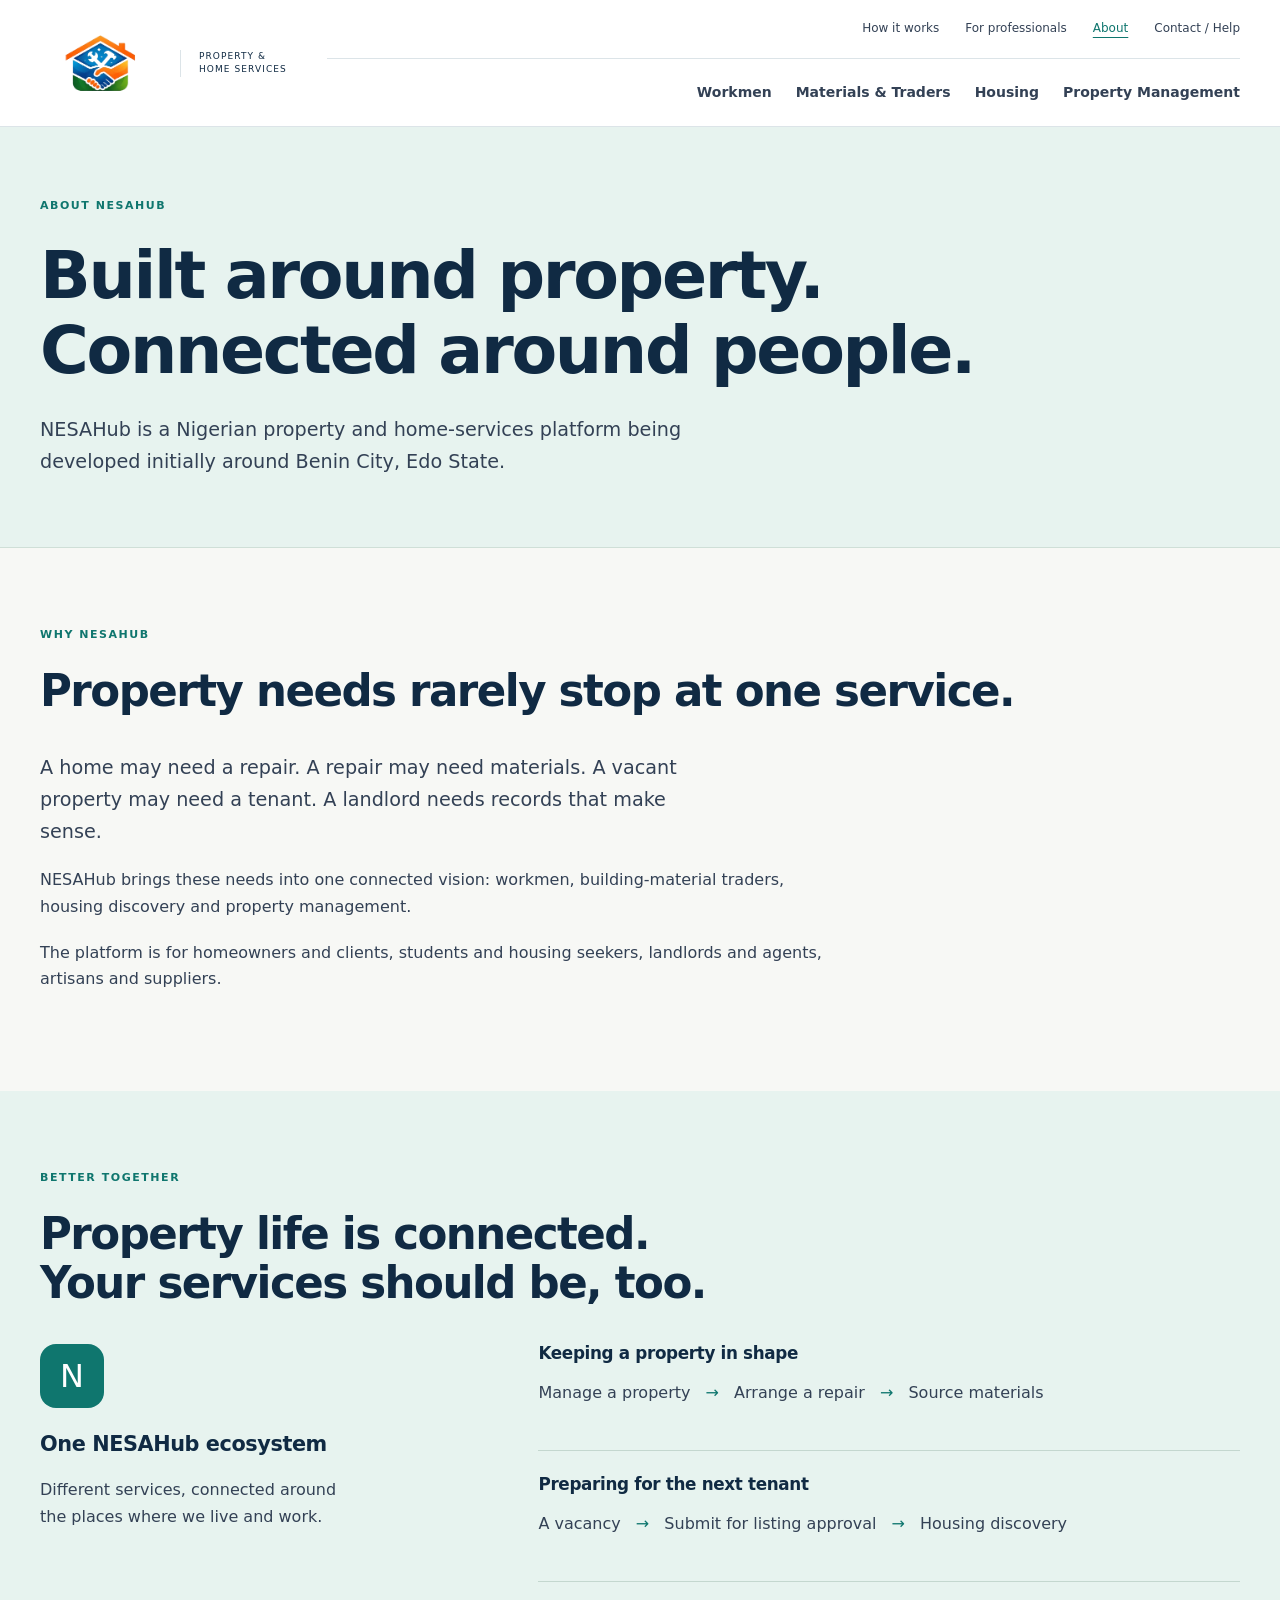
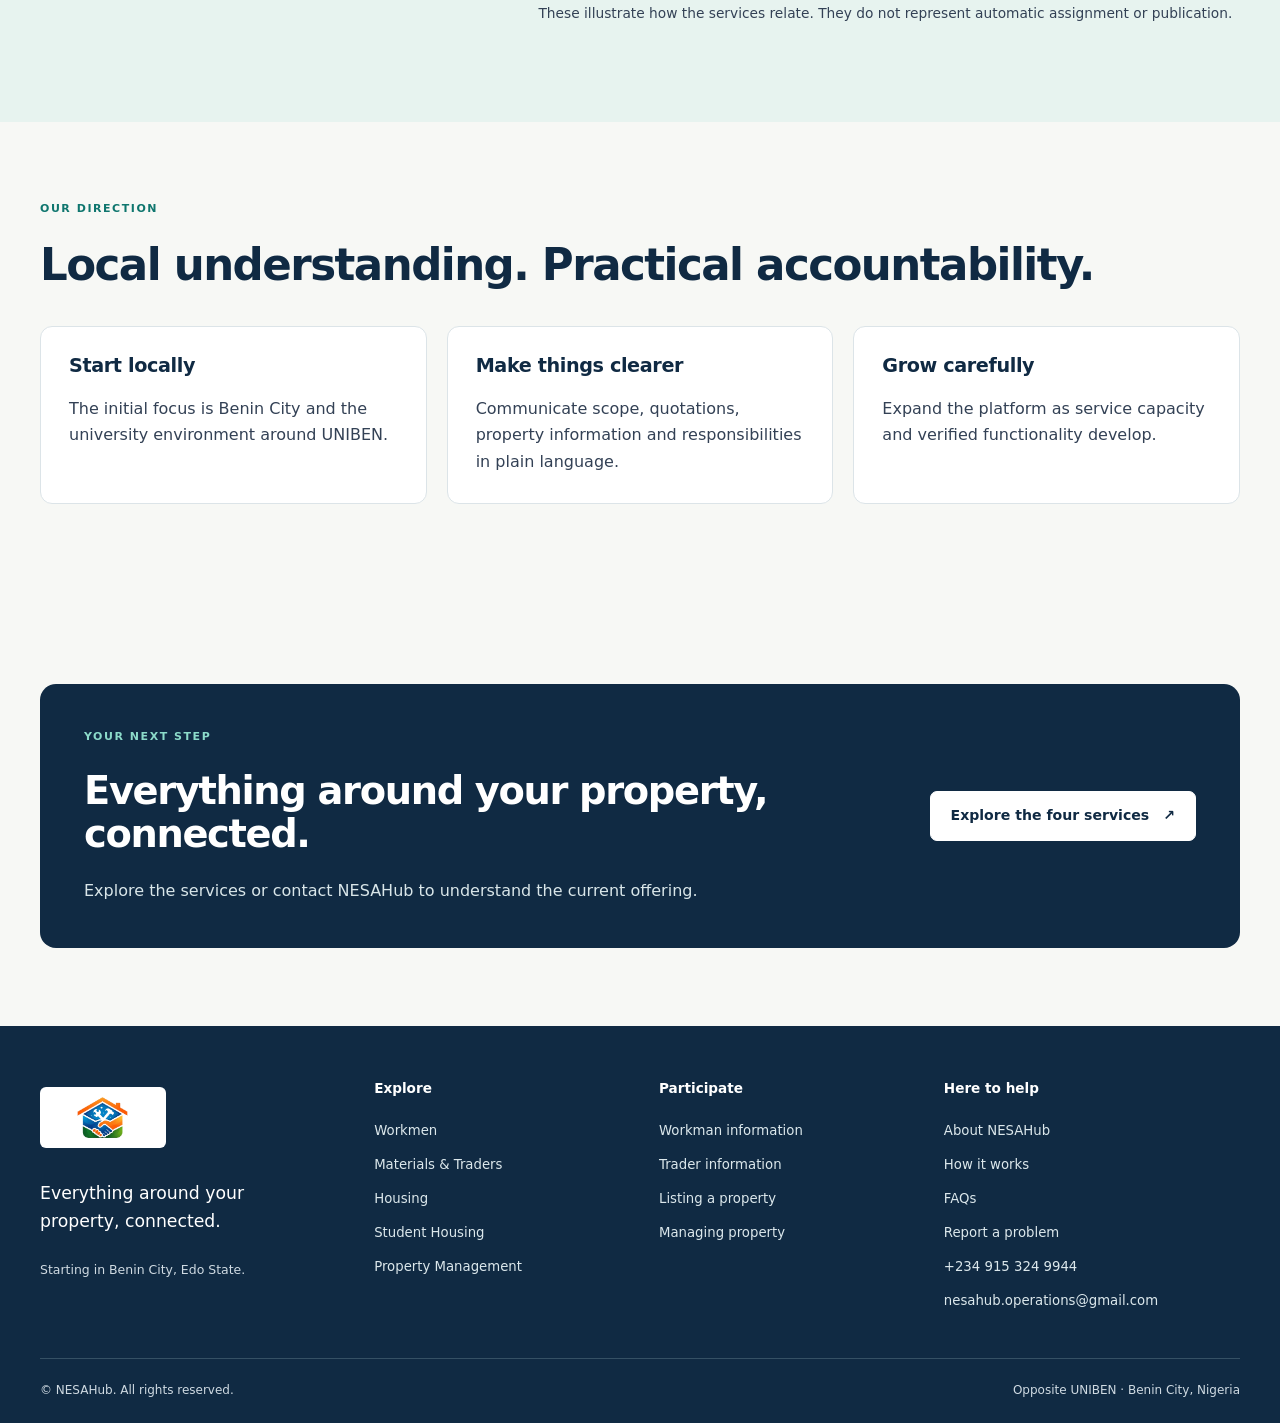
==== about.html @ c8bc69c0 "Publish approved four-pillar NESAHub website redesign" ====
<!doctype html>
<html lang="en">
<head>
<meta charset="UTF-8">
<meta name="viewport" content="width=device-width, initial-scale=1">
<title>About NESAHub | Property &amp; home services</title>
<meta name="description" content="Meet NESAHub’s connected property and home-services vision, starting with Benin City, Edo State.">
<meta name="theme-color" content="#102A43">
<meta property="og:type" content="website">
<meta property="og:title" content="About NESAHub | Property &amp; home services">
<meta property="og:description" content="Meet NESAHub’s connected property and home-services vision, starting with Benin City, Edo State.">
<meta property="og:site_name" content="NESAHub">
<meta name="twitter:card" content="summary">
<link rel="stylesheet" href="assets/site.css">
<script src="assets/site.js" defer></script>
</head>
<body id="top">
<a class="skip-link" href="#main">Skip to content</a>
<header class="site-header"><div class="container masthead">
<a class="brand" href="index.html" aria-label="NESAHub home"><img src="nesahub-logo.png" alt="NESAHub" width="144" height="64"><span class="brand-note">PROPERTY &amp;<br> HOME SERVICES</span></a>
<button class="menu-toggle" type="button" aria-expanded="false" aria-controls="site-navigation" hidden>Menu <span aria-hidden="true">☰</span></button>
<nav id="site-navigation" aria-label="Main navigation"><div class="utility-links"><a href="how-it-works.html">How it works</a><a href="professionals.html">For professionals</a><a href="about.html" aria-current="page">About</a><a href="contact.html">Contact / Help</a></div>
<div class="service-links"><a href="workmen.html">Workmen</a><a href="materials.html">Materials &amp; Traders</a><a href="housing.html">Housing</a><a href="property-management.html">Property Management</a></div></nav></div></header>
<main id="main" tabindex="-1"><section class="page-hero"><div class="container"><p class="eyebrow">ABOUT NESAHub</p><h1>Built around property.<br> Connected around people.</h1><p class="lead">NESAHub is a Nigerian property and home-services platform being developed initially around Benin City, Edo State.</p></div></section><section class="section "><div class="container"><div class="section-heading"><p class="eyebrow">WHY NESAHub</p><h2>Property needs rarely stop at one service.</h2></div><div class="prose"><p class="lead">A home may need a repair. A repair may need materials. A vacant property may need a tenant. A landlord needs records that make sense.</p><p>NESAHub brings these needs into one connected vision: workmen, building-material traders, housing discovery and property management.</p><p>The platform is for homeowners and clients, students and housing seekers, landlords and agents, artisans and suppliers.</p></div></div></section><section class="section soft-section"><div class="container"><div class="section-heading"><p class="eyebrow">BETTER TOGETHER</p><h2>Property life is connected.<br> Your services should be, too.</h2></div><div class="ecosystem"><div class="ecosystem-intro"><span class="symbol" aria-hidden="true">N</span><h3>One NESAHub ecosystem</h3><p>Different services, connected around the places where we live and work.</p></div><div class="journey-lines"><div><h3>Keeping a property in shape</h3><p>Manage a property <span aria-hidden="true">→</span> Arrange a repair <span aria-hidden="true">→</span> Source materials</p></div><div><h3>Preparing for the next tenant</h3><p>A vacancy <span aria-hidden="true">→</span> Submit for listing approval <span aria-hidden="true">→</span> Housing discovery</p></div><p class="small">These illustrate how the services relate. They do not represent automatic assignment or publication.</p></div></div></div></section><section class="section "><div class="container"><div class="section-heading"><p class="eyebrow">OUR DIRECTION</p><h2>Local understanding. Practical accountability.</h2></div><div class="card-grid three"><article class="card"><h3>Start locally</h3><p>The initial focus is Benin City and the university environment around UNIBEN.</p></article><article class="card"><h3>Make things clearer</h3><p>Communicate scope, quotations, property information and responsibilities in plain language.</p></article><article class="card"><h3>Grow carefully</h3><p>Expand the platform as service capacity and verified functionality develop.</p></article></div></div></section><section class="section"><div class="container"><div class="cta-panel"><div><p class="eyebrow">YOUR NEXT STEP</p><h2>Everything around your property, connected.</h2><p>Explore the services or contact NESAHub to understand the current offering.</p></div><a class="button button-light" href="index.html#services">Explore the four services<span aria-hidden="true"> ↗</span></a></div></div></section></main>
<footer class="site-footer"><div class="container footer-grid"><div class="footer-brand"><a href="index.html"><img src="nesahub-logo.png" alt="NESAHub home" width="144" height="64" loading="lazy"></a><p>Everything around your<br> property, connected.</p><span>Starting in Benin City, Edo State.</span></div>
<div><h2>Explore</h2><a href="workmen.html">Workmen</a><a href="materials.html">Materials &amp; Traders</a><a href="housing.html">Housing</a><a href="student-housing.html">Student Housing</a><a href="property-management.html">Property Management</a></div>
<div><h2>Participate</h2><a href="professionals.html#workmen">Workman information</a><a href="professionals.html#traders">Trader information</a><a href="professionals.html#property-owners">Listing a property</a><a href="professionals.html#property-managers">Managing property</a></div>
<div><h2>Here to help</h2><a href="about.html">About NESAHub</a><a href="how-it-works.html">How it works</a><a href="contact.html#faqs">FAQs</a><a href="contact.html#support">Report a problem</a><a href="tel:+2349153249944">+234 915 324 9944</a><a href="mailto:nesahub.operations@gmail.com">nesahub.operations@gmail.com</a></div></div>
<div class="container footer-bottom"><p>© NESAHub. All rights reserved.</p><p>Opposite UNIBEN · Benin City, Nigeria</p></div></footer>
</body>
</html>
---- assets/site.css ----
:root{--navy:#102a43;--teal:#0f766e;--paper:#f7f8f5;--ink:#334155;--line:#dce4e8;--soft:#e7f3ef;--white:#fff}*{box-sizing:border-box}html{scroll-padding-top:24px}body{margin:0;color:var(--ink);background:var(--paper);font-family:ui-sans-serif,system-ui,-apple-system,"Segoe UI",sans-serif;font-size:16px;line-height:1.65}a{color:var(--teal);text-underline-offset:5px}a:hover{text-decoration-thickness:2px}button,input,textarea{font:inherit}button,a,input,textarea,summary{-webkit-tap-highlight-color:transparent}:focus-visible{outline:3px solid #a44b06;outline-offset:5px}h1,h2,h3,p{margin-top:0}h1,h2,h3{color:var(--navy);line-height:1.13;letter-spacing:-.035em}h1{font-size:clamp(2.6rem,5.2vw,4.65rem);font-weight:650;margin-bottom:26px}h2{font-size:clamp(2rem,3.4vw,3rem);font-weight:600;margin-bottom:22px}h3{font-size:1.3rem;font-weight:650;letter-spacing:-.02em}p{margin-bottom:20px}em{font-style:normal;color:var(--teal)}img,svg{max-width:100%}img{height:auto}button{cursor:pointer}address{font-style:normal}a,button{touch-action:manipulation}.container{width:min(1240px,100% - 80px);margin-inline:auto}.skip-link{position:absolute;top:8px;left:12px;transform:translateY(-160%);background:var(--navy);color:white;padding:12px;z-index:100}.skip-link:focus{transform:translateY(0)}.site-header{background:white;border-bottom:1px solid var(--line)}.masthead{display:flex;align-items:center;gap:40px;min-height:126px}.brand{display:flex;gap:18px;align-items:center;text-decoration:none;color:var(--navy);flex-shrink:0}.brand img{width:122px;height:64px;object-fit:contain}.brand-note{font-size:9px;letter-spacing:.12em;line-height:1.5;border-left:1px solid var(--line);padding-left:18px}.masthead nav{margin-left:auto;flex:1}.utility-links,.service-links{display:flex;justify-content:flex-end;gap:26px;align-items:center}.utility-links{padding:14px 0;border-bottom:1px solid var(--line);font-size:12px}.service-links{padding:17px 0;font-size:14px;font-weight:650;gap:24px}.masthead nav a{text-decoration:none;color:var(--ink);padding:5px 0}.masthead nav a:hover,.masthead nav a[aria-current=page]{color:var(--teal);text-decoration:underline}.menu-toggle{border:1px solid var(--line);border-radius:8px;background:white;color:var(--navy);padding:10px 14px;min-height:44px}.menu-toggle[hidden]{display:none}.eyebrow{font-size:11px;font-weight:750;letter-spacing:.14em;text-transform:uppercase;color:var(--teal);margin-bottom:22px;line-height:1.7}.location-dot{display:inline-block;width:7px;height:7px;background:var(--teal);border-radius:50%;margin-right:8px}.lead{font-size:clamp(1.05rem,1.5vw,1.22rem);line-height:1.65;max-width:690px}.small{font-size:.86rem;line-height:1.6}.home-hero{padding:76px 0 58px;background:linear-gradient(110deg,#f7f8f5 65%,#edf3ec)}.hero-grid{display:grid;grid-template-columns:1.5fr 1fr;gap:48px;align-items:center}.hero-actions{display:flex;gap:10px;flex-wrap:wrap;margin:28px 0 20px}.button{display:inline-flex;align-items:center;justify-content:center;gap:14px;padding:14px 20px;min-height:48px;border:1px solid var(--teal);border-radius:7px;background:var(--teal);color:white;text-decoration:none;font-size:.88rem;font-weight:650;line-height:1.4}.button:hover{background:#095d56;color:white}.button-outline{background:transparent;color:var(--teal)}.button-outline:hover{background:var(--soft);color:var(--navy)}.button-light{background:white;border-color:white;color:var(--navy);flex-shrink:0}.text-link{font-size:.92rem;font-weight:650;display:inline-block;padding:9px 0}.hero-art{border:1px solid #c5d7c9;background:#e4eee4;border-radius:110px 110px 12px 12px;padding:36px 26px 20px;color:var(--teal);min-width:0}.art-top,.art-bottom{display:flex;justify-content:space-between;gap:16px;font-size:8px;font-weight:700;letter-spacing:.1em}.art-top{padding-top:14px}.art-bottom{border-top:1px solid #b8cfbf;padding-top:16px;font-size:10px;letter-spacing:.02em}.house-art{position:relative;margin:20px -5px}.house-art svg{width:100%;display:block}.art-label{position:absolute;padding:7px 13px;border:1px solid #c5d7c9;background:var(--paper);border-radius:6px;color:var(--navy);font-size:14px;font-weight:650}.label-one{top:25%;left:0}.label-two{top:48%;right:0}.label-three{bottom:5%;left:22%}.section{padding:78px 0}.section-heading{margin-bottom:36px}.section-heading h2{margin-bottom:0}.heading-row{display:flex;justify-content:space-between;align-items:end;gap:28px}.heading-row>p{font-size:14px;margin:0}.services-section{padding-top:44px}.pillar-grid{display:grid;grid-template-columns:repeat(4,minmax(0,1fr));gap:16px}.pillar{display:flex;flex-direction:column;background:white;border:1px solid var(--line);padding:26px 22px;border-radius:12px;min-width:0}.pillar-top{display:flex;align-items:center;justify-content:space-between;margin-bottom:32px;color:var(--teal)}.pillar-top>span{font-size:11px;color:#687975}.icon{width:30px;height:30px}.pillar .eyebrow{font-size:9px;letter-spacing:.11em;margin-bottom:13px}.pillar h3{font-size:1.25rem;line-height:1.25}.pillar>p:not(.eyebrow){font-size:.9rem}.pillar .text-link{margin-top:auto}.soft-section{background:var(--soft)}.ecosystem{display:grid;grid-template-columns:1fr 1.6fr;gap:60px}.symbol{display:inline-flex;background:var(--teal);color:white;font-size:32px;width:64px;height:64px;align-items:center;justify-content:center;border-radius:16px;margin-bottom:25px}.ecosystem-intro p{max-width:310px}.journey-lines>div{padding:24px 0;border-bottom:1px solid #c4d7cf}.journey-lines>div:first-child{padding-top:0}.journey-lines h3{font-size:1.05rem}.journey-lines p span{color:var(--teal);padding:0 10px}.journey-lines .small{margin-top:20px}.split-feature{display:grid;grid-template-columns:1fr 1fr;gap:70px;align-items:center}.tag-row{display:flex;flex-wrap:wrap;gap:8px;margin-bottom:30px}.tag-row span{background:var(--soft);color:var(--teal);border:1px solid #c5dacf;border-radius:30px;padding:6px 14px;font-size:.85rem}.editorial-card{display:block;color:var(--ink);text-decoration:none;border:1px solid var(--line);border-radius:14px;background:#edf0e8;padding:40px}.editorial-card h3{font-size:2.25rem}.editorial-card:hover{border-color:var(--teal)}.record-board{background:white;border:1px solid #c7dace;padding:32px;border-radius:12px}.record-board ul{list-style:none;padding:0;margin:0 0 20px}.record-board li{padding:17px 0;border-bottom:1px solid var(--line);display:flex;justify-content:space-between;gap:20px;font-weight:600;color:var(--navy)}.record-board li span{font-size:11px;color:var(--teal)}.record-board .small{margin-bottom:0}.card-grid{display:grid;grid-template-columns:repeat(4,minmax(0,1fr));gap:20px;margin-bottom:24px}.card-grid.three{grid-template-columns:repeat(3,minmax(0,1fr))}.card-grid.two{grid-template-columns:repeat(2,minmax(0,1fr))}.card{padding:28px;border:1px solid var(--line);border-radius:12px;background:white;min-width:0}.card p:last-child{margin-bottom:0}.card h3{font-size:1.2rem}.trust-section{background:#edf0e8}.cta-panel{background:var(--navy);color:#d9e6e9;border-radius:16px;padding:44px;display:flex;align-items:center;justify-content:space-between;gap:36px}.cta-panel h2{color:white;font-size:clamp(1.9rem,3vw,2.6rem)}.cta-panel .eyebrow{color:#8cdbca}.cta-panel p:last-child{margin:0;max-width:630px}.contact-grid{display:grid;grid-template-columns:1.3fr 1fr;gap:56px;align-items:start}.booking-form{background:white;border:1px solid var(--line);padding:32px;border-radius:14px}.booking-form h3{font-size:1.6rem}.booking-form>p:not(.eyebrow){font-size:.86rem}.form-grid{display:grid;grid-template-columns:1fr 1fr;gap:18px;margin:24px 0}.full{grid-column:1/-1}label{display:block;font-size:.86rem;font-weight:600;color:var(--navy);margin-bottom:7px}input,textarea{display:block;width:100%;min-width:0;border:1px solid #7b8d95;border-radius:6px;background:white;padding:12px;color:var(--navy);font-size:16px}input::placeholder,textarea::placeholder{color:#606d79}textarea{min-height:135px;resize:vertical}.booking-form>.small{margin-top:15px;margin-bottom:0}.contact-details{padding:20px 0;min-width:0}.contact-details>a:not(.button){display:block;padding:8px 0;overflow-wrap:anywhere}.contact-details .button{margin-top:16px}.address{border-top:1px solid #c4d7cf;margin-top:30px;padding-top:25px}.address .small{margin-top:15px}.site-footer{background:var(--navy);color:#cfdae2;padding:55px 0 0}.footer-grid{display:grid;grid-template-columns:1.2fr 1fr 1fr 1.2fr;gap:38px}.site-footer a{color:#dce8ec;text-decoration:none;display:block;padding:6px 0;font-size:.83rem;overflow-wrap:anywhere}.site-footer a:hover{text-decoration:underline}.site-footer h2{color:white;font-size:.85rem;letter-spacing:0;margin-bottom:18px}.footer-brand img{background:white;border-radius:6px;padding:7px;width:126px;height:61px;object-fit:contain}.footer-brand p{font-size:1.08rem;color:white;margin-top:18px}.footer-brand span{font-size:.78rem}.footer-bottom{border-top:1px solid #355064;display:flex;justify-content:space-between;gap:20px;margin-top:40px;padding-block:22px;font-size:.75rem}.footer-bottom p{margin:0}.page-hero{padding:70px 0;background:var(--soft);border-bottom:1px solid #cfdfd7}.page-hero h1{max-width:950px}.page-hero .lead{max-width:730px;margin-bottom:0}.steps{list-style:none;padding:0;counter-reset:step;display:grid;grid-template-columns:repeat(3,minmax(0,1fr));gap:24px}.steps:has(li:nth-child(4)){grid-template-columns:repeat(4,minmax(0,1fr))}.steps li{counter-increment:step;border-top:1px solid #b6cec3;padding-top:24px}.steps li:before{content:counter(step,decimal-leading-zero);display:block;font-size:.8rem;letter-spacing:.08em;color:var(--teal);margin-bottom:24px}.steps h3{font-size:1.2rem}.notice{border-left:3px solid var(--teal);padding:23px 26px;background:#edf3ef;margin:28px 0}.notice strong{color:var(--navy)}.notice p{margin:10px 0 0}.inline-actions{display:flex;flex-wrap:wrap;gap:12px;margin-top:25px}.professional-grid{display:grid;grid-template-columns:1fr 1fr;gap:25px}.professional-card{border:1px solid var(--line);border-radius:12px;padding:36px;background:white}.professional-card .icon{margin-bottom:24px;color:var(--teal)}.professional-card h2{font-size:2rem}.prose{max-width:800px}.faq-list{max-width:850px}.faq-list details{border-bottom:1px solid var(--line);padding:20px 0}.faq-list summary{cursor:pointer;font-weight:650;color:var(--navy);padding:8px 0}.faq-list details p{margin:15px 0 5px}
@media(min-width:1001px){.menu-toggle{display:none}}
@media(max-width:1100px){.brand-note{display:none}.masthead{gap:25px}.service-links{gap:17px;font-size:13px}.hero-grid{grid-template-columns:1.35fr 1fr;gap:25px}.hero-actions .button{font-size:.8rem;padding:12px}.card-grid{grid-template-columns:repeat(2,minmax(0,1fr))}}
@media(max-width:1000px){.container{width:calc(100% - 48px)}.masthead{flex-wrap:wrap;min-height:88px;padding-block:12px;gap:10px}.brand{margin-right:auto}.masthead nav{flex-basis:100%;margin-left:0}.utility-links,.service-links{justify-content:flex-start;flex-wrap:wrap}.nav-enhanced #site-navigation:not(.is-open){display:none}.menu-toggle:not([hidden]){display:inline-flex;gap:12px;align-items:center}.masthead nav a{padding:10px 0}.service-links{font-size:15px}.home-hero{padding:55px 0}.hero-grid{grid-template-columns:1fr}.hero-art{display:none}.pillar-grid{grid-template-columns:repeat(2,minmax(0,1fr))}.section{padding:58px 0}.card-grid.three{grid-template-columns:1fr}.split-feature,.contact-grid{gap:32px}.footer-grid{grid-template-columns:1fr 1fr}.steps,.steps:has(li:nth-child(4)){grid-template-columns:1fr 1fr}.cta-panel{padding:32px;align-items:start;flex-direction:column}.ecosystem{gap:32px}.heading-row{align-items:start;flex-direction:column;gap:18px}}
@media(max-width:600px){.container{width:calc(100% - 36px)}.brand img{width:108px;height:52px}.masthead{min-height:78px}.utility-links,.service-links{display:grid;grid-template-columns:1fr;gap:0}.utility-links{font-size:14px}.service-links{padding-block:10px}.home-hero,.page-hero{padding:38px 0}.home-hero h1{font-size:clamp(2.25rem,9.7vw,3.6rem);line-height:1.08}.home-hero h1 br:first-child{display:none}.page-hero h1{font-size:2.4rem}.hero-actions{display:grid;gap:10px}.button{width:100%;min-height:48px}.hero-actions .button{font-size:.88rem;padding:14px}.eyebrow{font-size:10px;margin-bottom:18px}.desktop-break{display:none}.pillar-grid{grid-template-columns:1fr}.pillar{padding:22px}.pillar-top{margin-bottom:20px}.pillar h3{font-size:1.4rem}.pillar h3 br{display:none}.pillar>p:not(.eyebrow){font-size:1rem}.section{padding:44px 0}.section-heading{margin-bottom:26px}.heading-row>p br{display:none}.split-feature,.ecosystem,.card-grid,.card-grid.two,.professional-grid,.contact-grid{grid-template-columns:1fr;gap:22px}.card-grid.three{gap:16px}.card{padding:23px}.record-board,.editorial-card,.professional-card{padding:26px}.editorial-card h3{font-size:1.9rem}.steps,.steps:has(li:nth-child(4)){grid-template-columns:1fr;gap:18px}.steps li:before{margin-bottom:14px}.cta-panel{padding:28px 23px;gap:24px}.form-grid{grid-template-columns:1fr}.booking-form{padding:24px 20px}.footer-grid{gap:30px 22px}.footer-brand{grid-column:1/-1}.footer-grid>div:last-child{grid-column:1/-1}.footer-bottom{flex-direction:column;gap:8px}.footer-grid a{padding-block:10px}.journey-lines p span{padding:0 4px}.notice{padding:20px}.page-hero h1 br{display:none}.contact-details{padding-top:0}}
@media(prefers-reduced-motion:reduce){*,*:before,*:after{scroll-behavior:auto!important;animation:none!important;transition:none!important}}
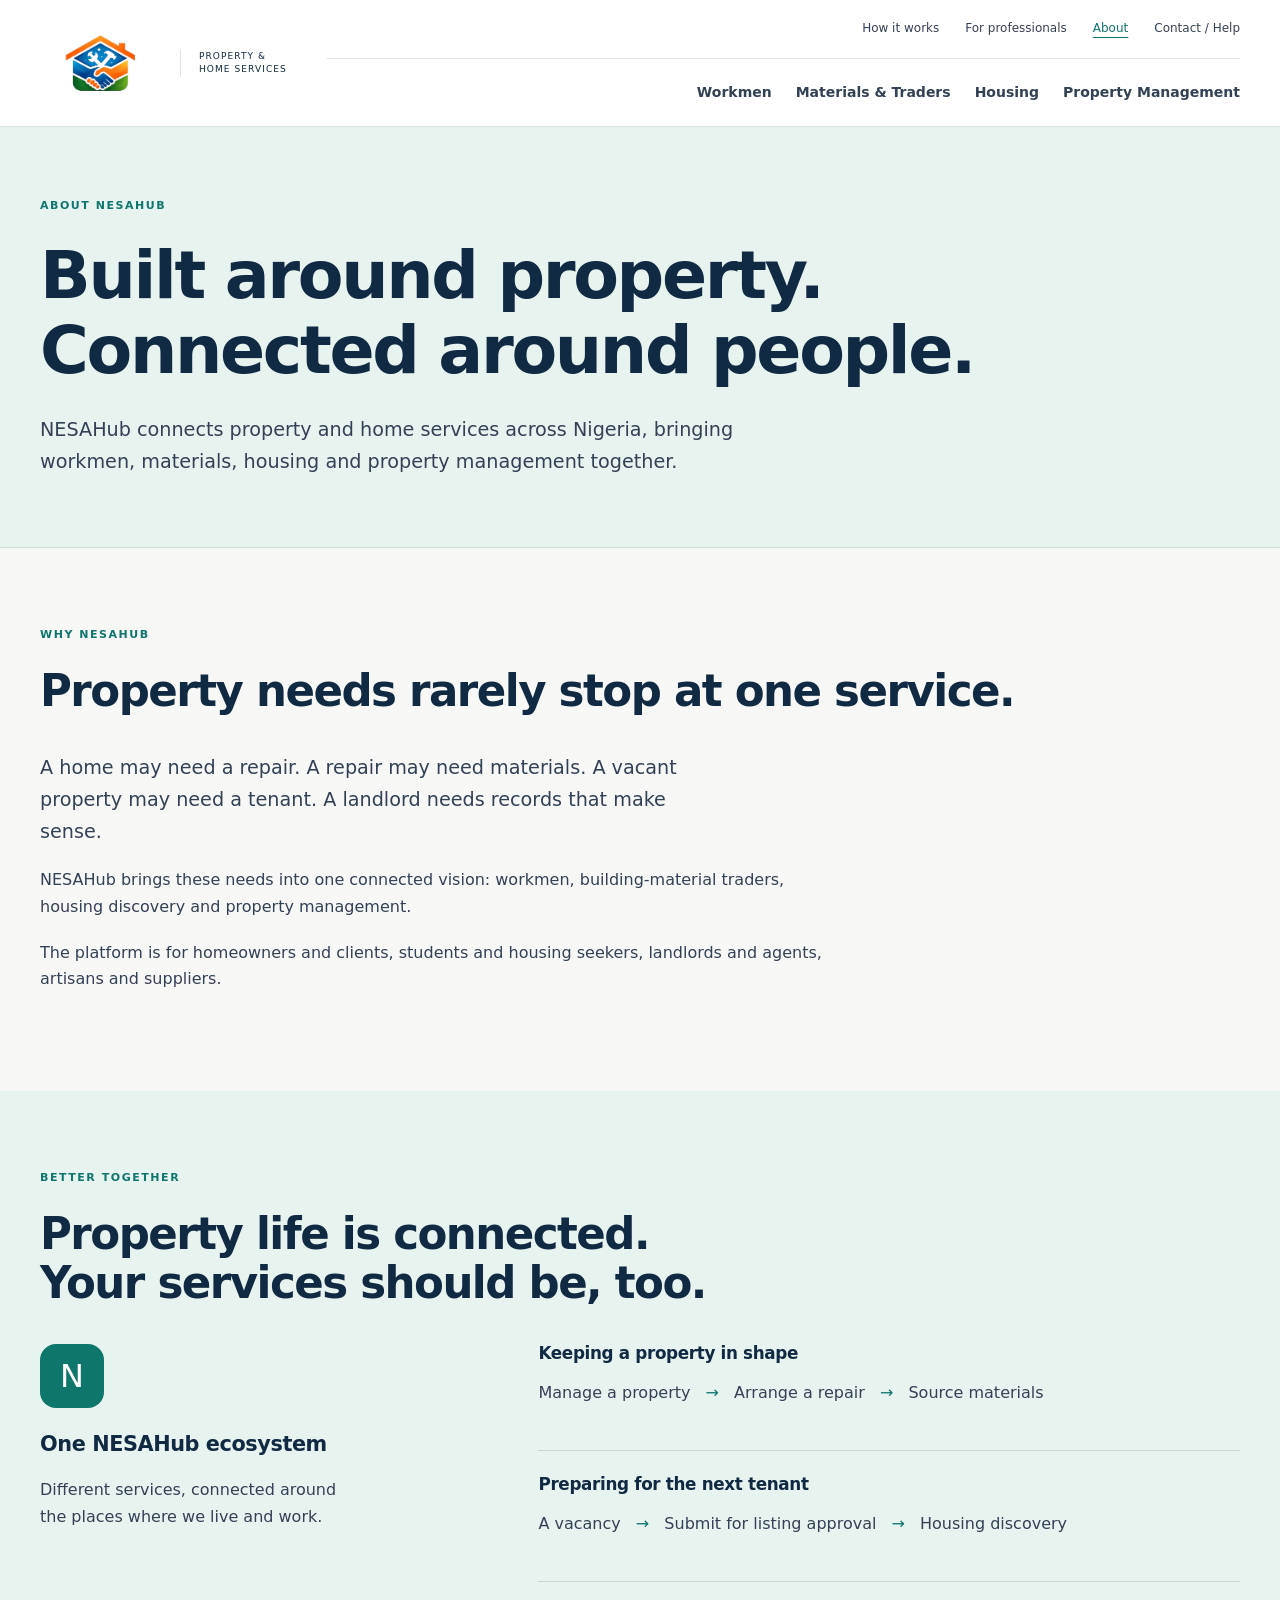
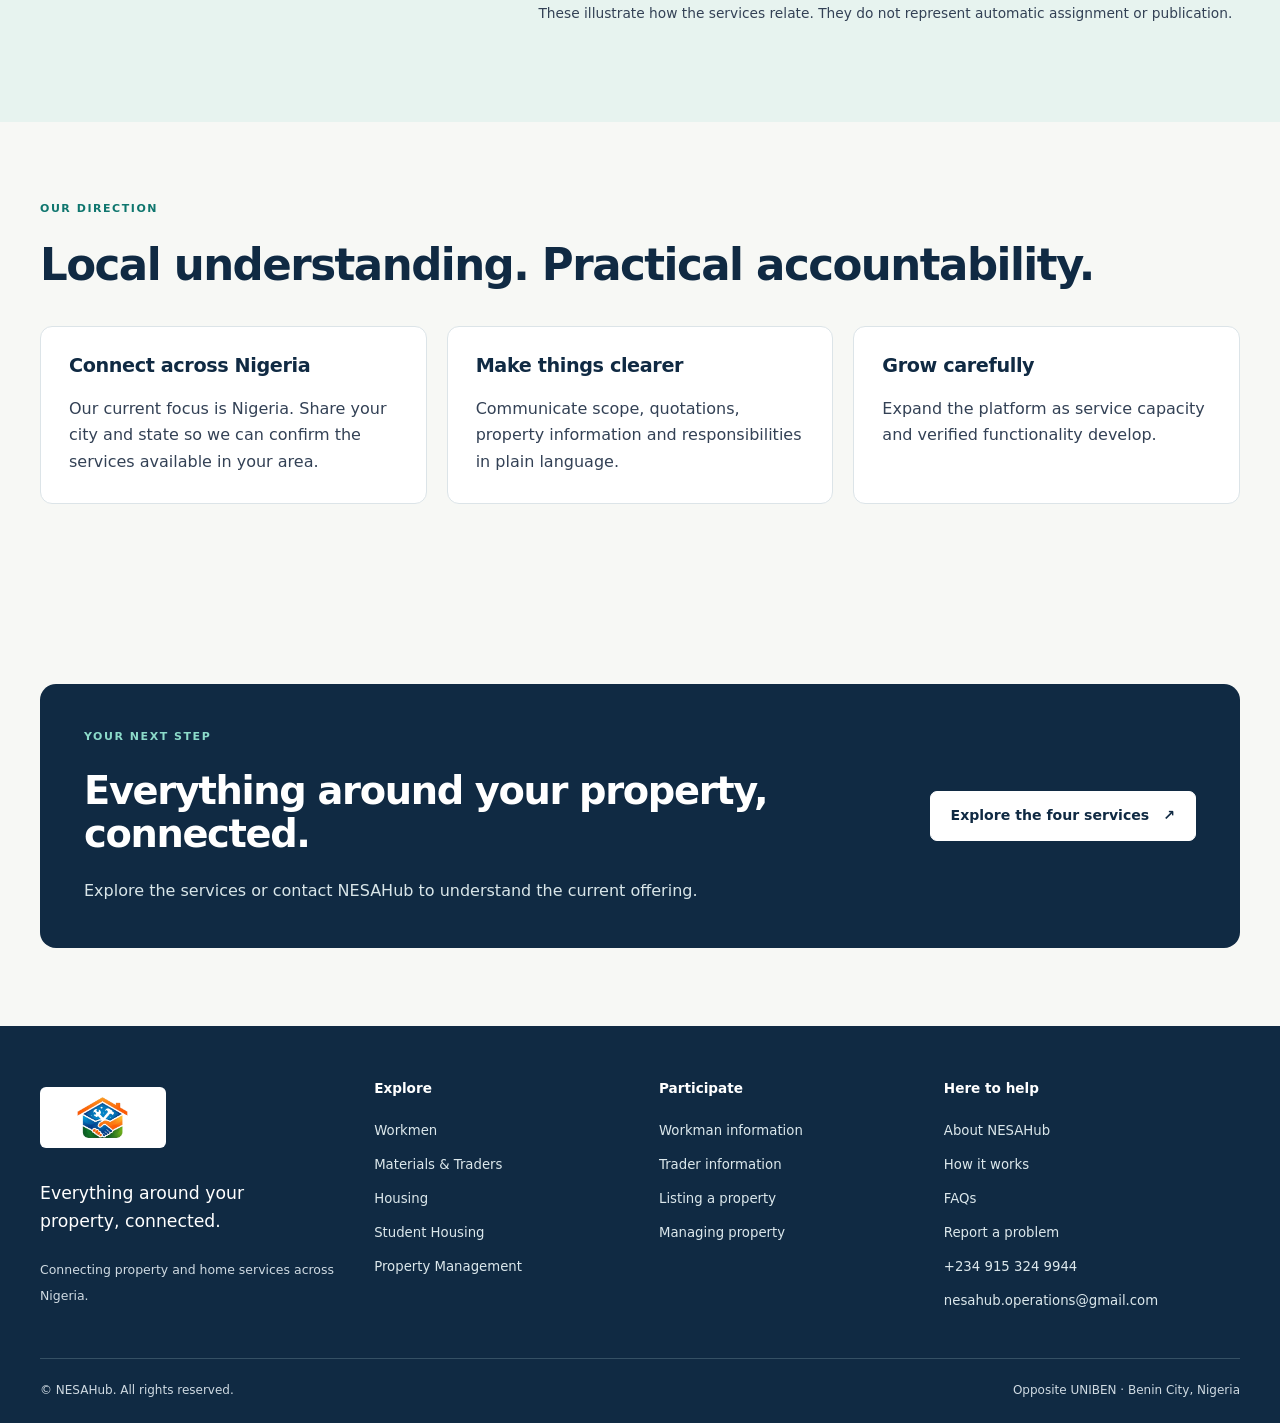
==== commit 7cd190dd: "Reflect Nigeria-wide scope in public website copy" ====
--- a/about.html
+++ b/about.html
@@ -4,11 +4,11 @@
 <meta charset="UTF-8">
 <meta name="viewport" content="width=device-width, initial-scale=1">
 <title>About NESAHub | Property &amp; home services</title>
-<meta name="description" content="Meet NESAHub’s connected property and home-services vision, starting with Benin City, Edo State.">
+<meta name="description" content="Meet NESAHub’s connected property and home-services platform for Nigeria.">
 <meta name="theme-color" content="#102A43">
 <meta property="og:type" content="website">
 <meta property="og:title" content="About NESAHub | Property &amp; home services">
-<meta property="og:description" content="Meet NESAHub’s connected property and home-services vision, starting with Benin City, Edo State.">
+<meta property="og:description" content="Meet NESAHub’s connected property and home-services platform for Nigeria.">
 <meta property="og:site_name" content="NESAHub">
 <meta name="twitter:card" content="summary">
 <link rel="stylesheet" href="assets/site.css">
@@ -21,8 +21,8 @@
 <button class="menu-toggle" type="button" aria-expanded="false" aria-controls="site-navigation" hidden>Menu <span aria-hidden="true">☰</span></button>
 <nav id="site-navigation" aria-label="Main navigation"><div class="utility-links"><a href="how-it-works.html">How it works</a><a href="professionals.html">For professionals</a><a href="about.html" aria-current="page">About</a><a href="contact.html">Contact / Help</a></div>
 <div class="service-links"><a href="workmen.html">Workmen</a><a href="materials.html">Materials &amp; Traders</a><a href="housing.html">Housing</a><a href="property-management.html">Property Management</a></div></nav></div></header>
-<main id="main" tabindex="-1"><section class="page-hero"><div class="container"><p class="eyebrow">ABOUT NESAHub</p><h1>Built around property.<br> Connected around people.</h1><p class="lead">NESAHub is a Nigerian property and home-services platform being developed initially around Benin City, Edo State.</p></div></section><section class="section "><div class="container"><div class="section-heading"><p class="eyebrow">WHY NESAHub</p><h2>Property needs rarely stop at one service.</h2></div><div class="prose"><p class="lead">A home may need a repair. A repair may need materials. A vacant property may need a tenant. A landlord needs records that make sense.</p><p>NESAHub brings these needs into one connected vision: workmen, building-material traders, housing discovery and property management.</p><p>The platform is for homeowners and clients, students and housing seekers, landlords and agents, artisans and suppliers.</p></div></div></section><section class="section soft-section"><div class="container"><div class="section-heading"><p class="eyebrow">BETTER TOGETHER</p><h2>Property life is connected.<br> Your services should be, too.</h2></div><div class="ecosystem"><div class="ecosystem-intro"><span class="symbol" aria-hidden="true">N</span><h3>One NESAHub ecosystem</h3><p>Different services, connected around the places where we live and work.</p></div><div class="journey-lines"><div><h3>Keeping a property in shape</h3><p>Manage a property <span aria-hidden="true">→</span> Arrange a repair <span aria-hidden="true">→</span> Source materials</p></div><div><h3>Preparing for the next tenant</h3><p>A vacancy <span aria-hidden="true">→</span> Submit for listing approval <span aria-hidden="true">→</span> Housing discovery</p></div><p class="small">These illustrate how the services relate. They do not represent automatic assignment or publication.</p></div></div></div></section><section class="section "><div class="container"><div class="section-heading"><p class="eyebrow">OUR DIRECTION</p><h2>Local understanding. Practical accountability.</h2></div><div class="card-grid three"><article class="card"><h3>Start locally</h3><p>The initial focus is Benin City and the university environment around UNIBEN.</p></article><article class="card"><h3>Make things clearer</h3><p>Communicate scope, quotations, property information and responsibilities in plain language.</p></article><article class="card"><h3>Grow carefully</h3><p>Expand the platform as service capacity and verified functionality develop.</p></article></div></div></section><section class="section"><div class="container"><div class="cta-panel"><div><p class="eyebrow">YOUR NEXT STEP</p><h2>Everything around your property, connected.</h2><p>Explore the services or contact NESAHub to understand the current offering.</p></div><a class="button button-light" href="index.html#services">Explore the four services<span aria-hidden="true"> ↗</span></a></div></div></section></main>
-<footer class="site-footer"><div class="container footer-grid"><div class="footer-brand"><a href="index.html"><img src="nesahub-logo.png" alt="NESAHub home" width="144" height="64" loading="lazy"></a><p>Everything around your<br> property, connected.</p><span>Starting in Benin City, Edo State.</span></div>
+<main id="main" tabindex="-1"><section class="page-hero"><div class="container"><p class="eyebrow">ABOUT NESAHub</p><h1>Built around property.<br> Connected around people.</h1><p class="lead">NESAHub connects property and home services across Nigeria, bringing workmen, materials, housing and property management together.</p></div></section><section class="section "><div class="container"><div class="section-heading"><p class="eyebrow">WHY NESAHub</p><h2>Property needs rarely stop at one service.</h2></div><div class="prose"><p class="lead">A home may need a repair. A repair may need materials. A vacant property may need a tenant. A landlord needs records that make sense.</p><p>NESAHub brings these needs into one connected vision: workmen, building-material traders, housing discovery and property management.</p><p>The platform is for homeowners and clients, students and housing seekers, landlords and agents, artisans and suppliers.</p></div></div></section><section class="section soft-section"><div class="container"><div class="section-heading"><p class="eyebrow">BETTER TOGETHER</p><h2>Property life is connected.<br> Your services should be, too.</h2></div><div class="ecosystem"><div class="ecosystem-intro"><span class="symbol" aria-hidden="true">N</span><h3>One NESAHub ecosystem</h3><p>Different services, connected around the places where we live and work.</p></div><div class="journey-lines"><div><h3>Keeping a property in shape</h3><p>Manage a property <span aria-hidden="true">→</span> Arrange a repair <span aria-hidden="true">→</span> Source materials</p></div><div><h3>Preparing for the next tenant</h3><p>A vacancy <span aria-hidden="true">→</span> Submit for listing approval <span aria-hidden="true">→</span> Housing discovery</p></div><p class="small">These illustrate how the services relate. They do not represent automatic assignment or publication.</p></div></div></div></section><section class="section "><div class="container"><div class="section-heading"><p class="eyebrow">OUR DIRECTION</p><h2>Local understanding. Practical accountability.</h2></div><div class="card-grid three"><article class="card"><h3>Connect across Nigeria</h3><p>Our current focus is Nigeria. Share your city and state so we can confirm the services available in your area.</p></article><article class="card"><h3>Make things clearer</h3><p>Communicate scope, quotations, property information and responsibilities in plain language.</p></article><article class="card"><h3>Grow carefully</h3><p>Expand the platform as service capacity and verified functionality develop.</p></article></div></div></section><section class="section"><div class="container"><div class="cta-panel"><div><p class="eyebrow">YOUR NEXT STEP</p><h2>Everything around your property, connected.</h2><p>Explore the services or contact NESAHub to understand the current offering.</p></div><a class="button button-light" href="index.html#services">Explore the four services<span aria-hidden="true"> ↗</span></a></div></div></section></main>
+<footer class="site-footer"><div class="container footer-grid"><div class="footer-brand"><a href="index.html"><img src="nesahub-logo.png" alt="NESAHub home" width="144" height="64" loading="lazy"></a><p>Everything around your<br> property, connected.</p><span>Connecting property and home services across Nigeria.</span></div>
 <div><h2>Explore</h2><a href="workmen.html">Workmen</a><a href="materials.html">Materials &amp; Traders</a><a href="housing.html">Housing</a><a href="student-housing.html">Student Housing</a><a href="property-management.html">Property Management</a></div>
 <div><h2>Participate</h2><a href="professionals.html#workmen">Workman information</a><a href="professionals.html#traders">Trader information</a><a href="professionals.html#property-owners">Listing a property</a><a href="professionals.html#property-managers">Managing property</a></div>
 <div><h2>Here to help</h2><a href="about.html">About NESAHub</a><a href="how-it-works.html">How it works</a><a href="contact.html#faqs">FAQs</a><a href="contact.html#support">Report a problem</a><a href="tel:+2349153249944">+234 915 324 9944</a><a href="mailto:nesahub.operations@gmail.com">nesahub.operations@gmail.com</a></div></div>
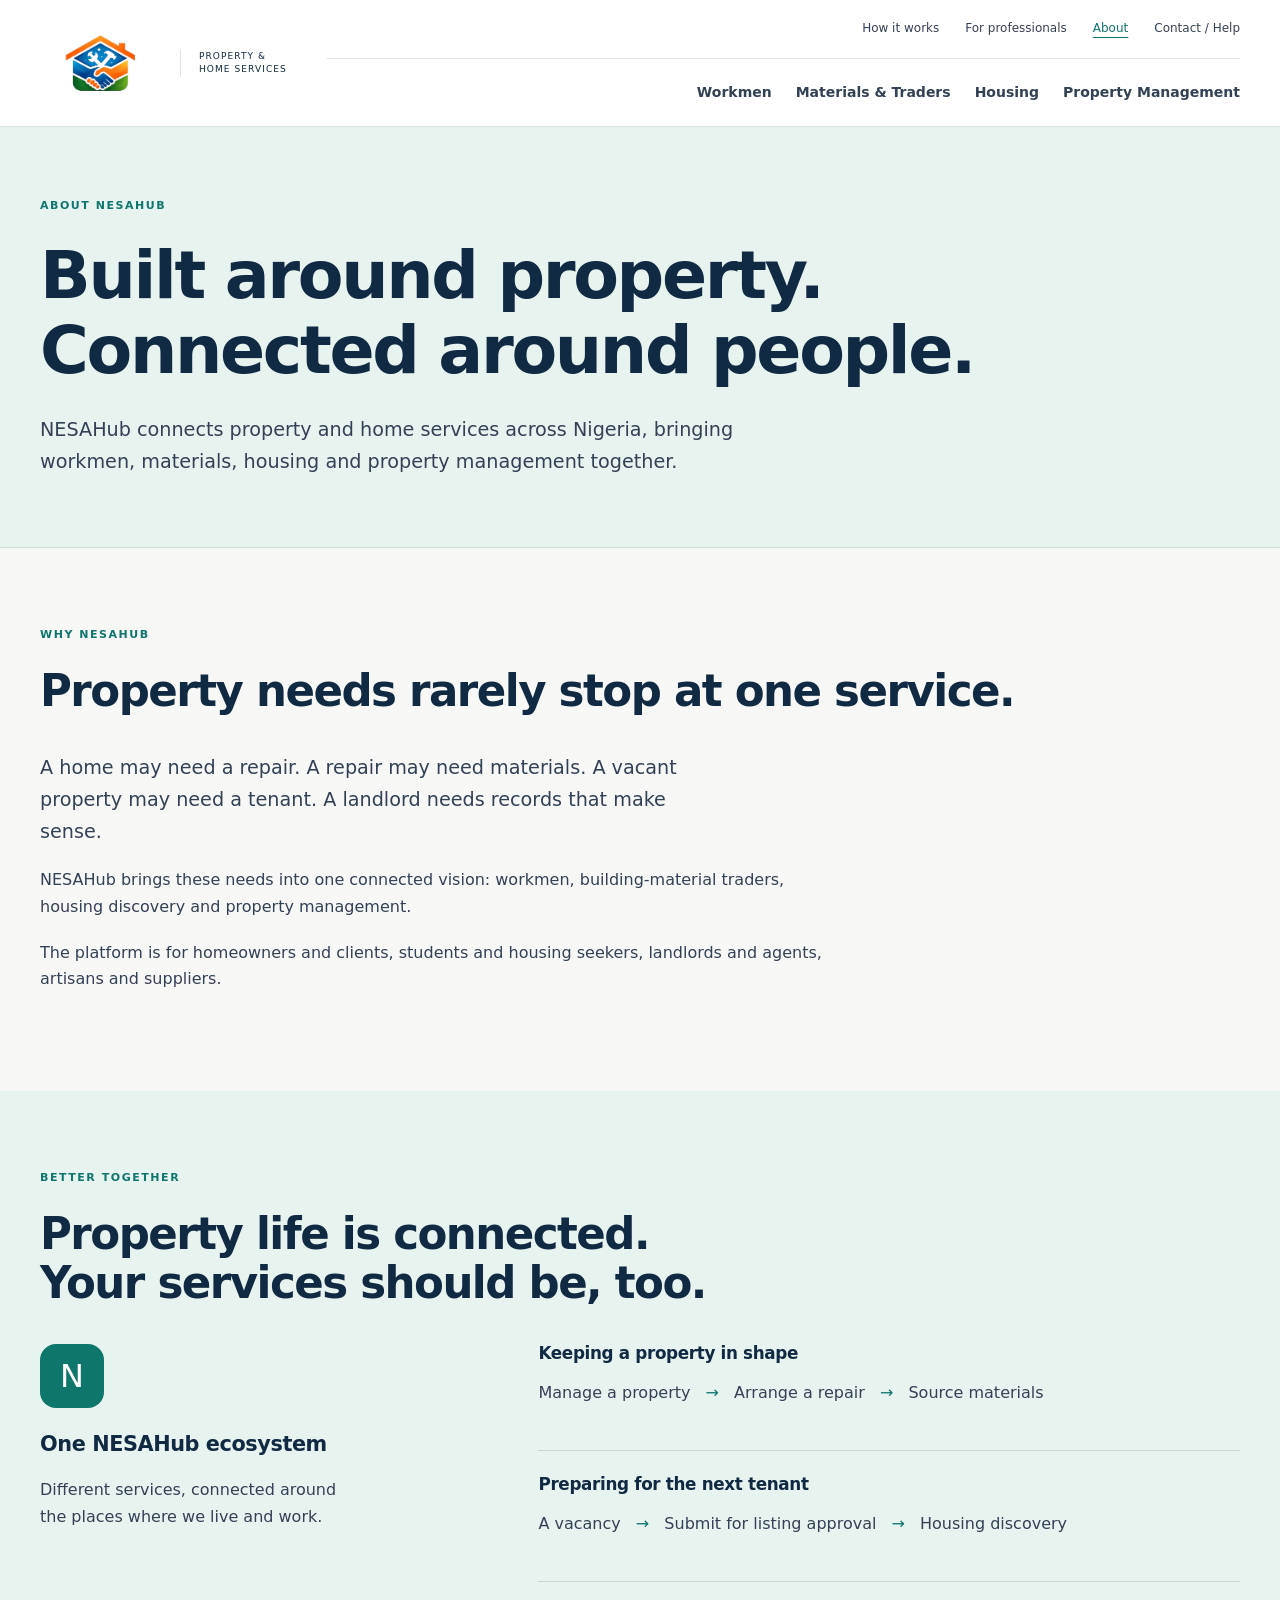
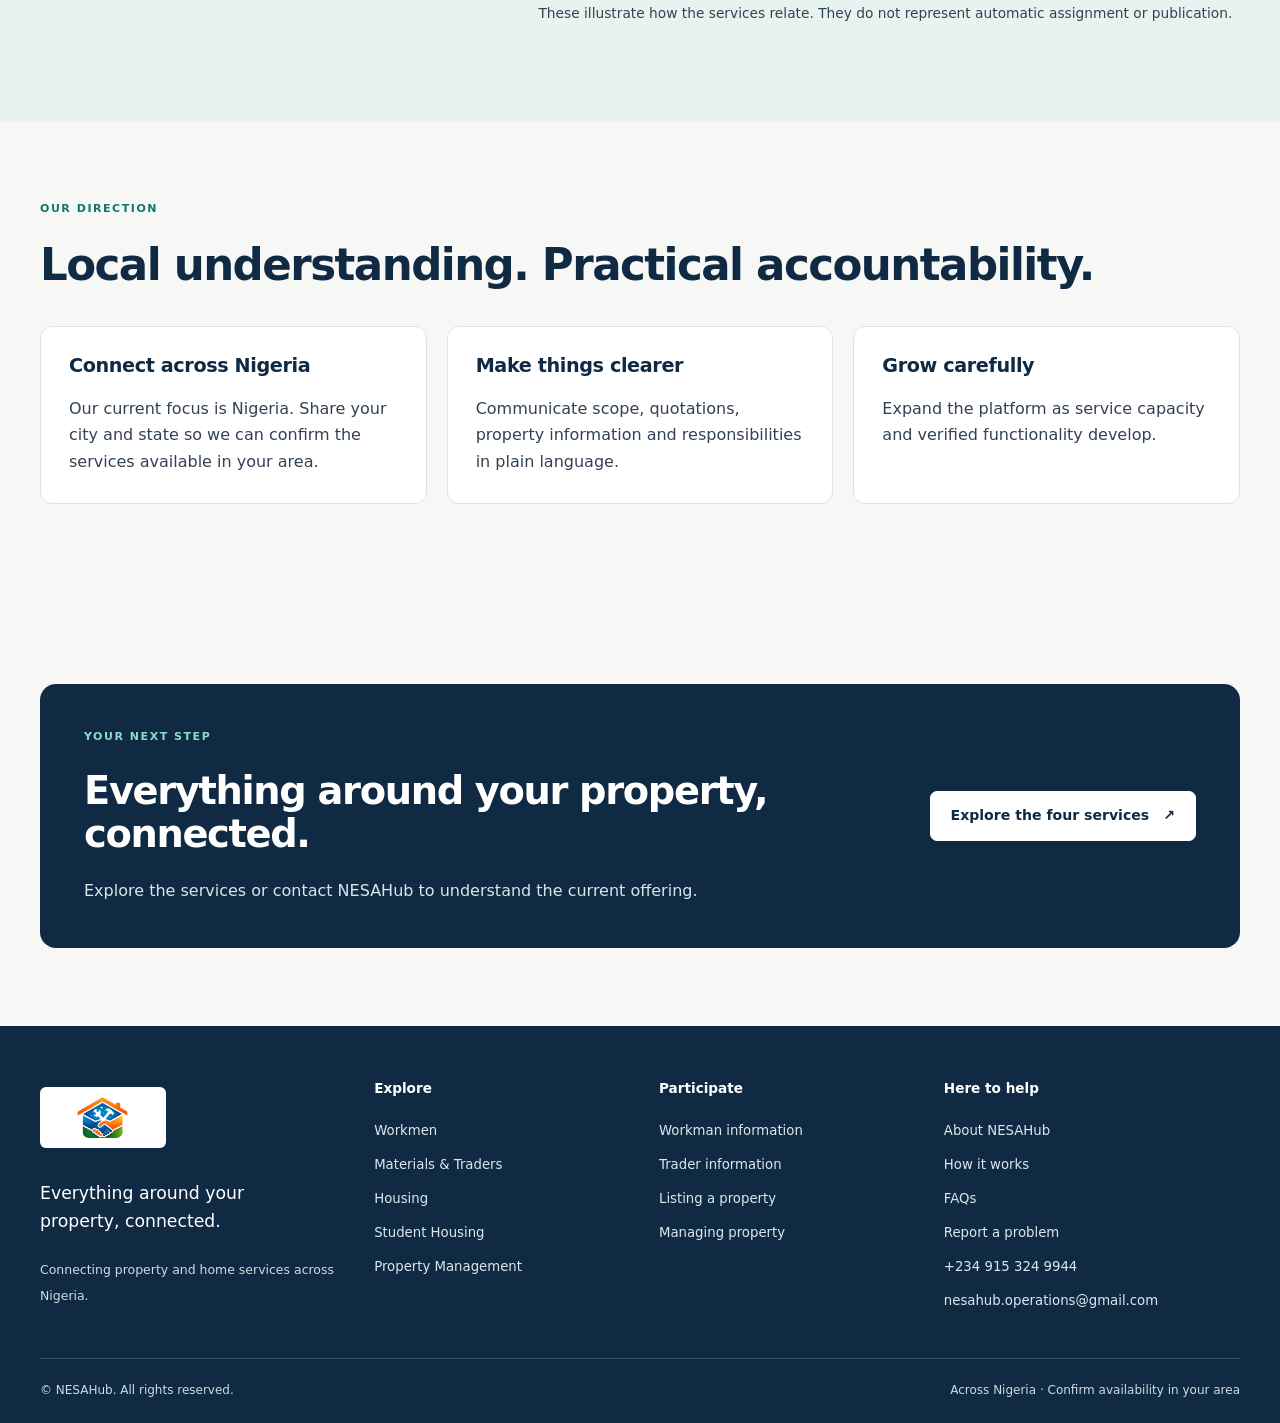
==== commit fc7be9ed: "Show all four services and clarify nationwide coverage" ====
--- a/about.html
+++ b/about.html
@@ -26,6 +26,6 @@
 <div><h2>Explore</h2><a href="workmen.html">Workmen</a><a href="materials.html">Materials &amp; Traders</a><a href="housing.html">Housing</a><a href="student-housing.html">Student Housing</a><a href="property-management.html">Property Management</a></div>
 <div><h2>Participate</h2><a href="professionals.html#workmen">Workman information</a><a href="professionals.html#traders">Trader information</a><a href="professionals.html#property-owners">Listing a property</a><a href="professionals.html#property-managers">Managing property</a></div>
 <div><h2>Here to help</h2><a href="about.html">About NESAHub</a><a href="how-it-works.html">How it works</a><a href="contact.html#faqs">FAQs</a><a href="contact.html#support">Report a problem</a><a href="tel:+2349153249944">+234 915 324 9944</a><a href="mailto:nesahub.operations@gmail.com">nesahub.operations@gmail.com</a></div></div>
-<div class="container footer-bottom"><p>© NESAHub. All rights reserved.</p><p>Opposite UNIBEN · Benin City, Nigeria</p></div></footer>
+<div class="container footer-bottom"><p>© NESAHub. All rights reserved.</p><p>Across Nigeria · Confirm availability in your area</p></div></footer>
 </body>
 </html>
